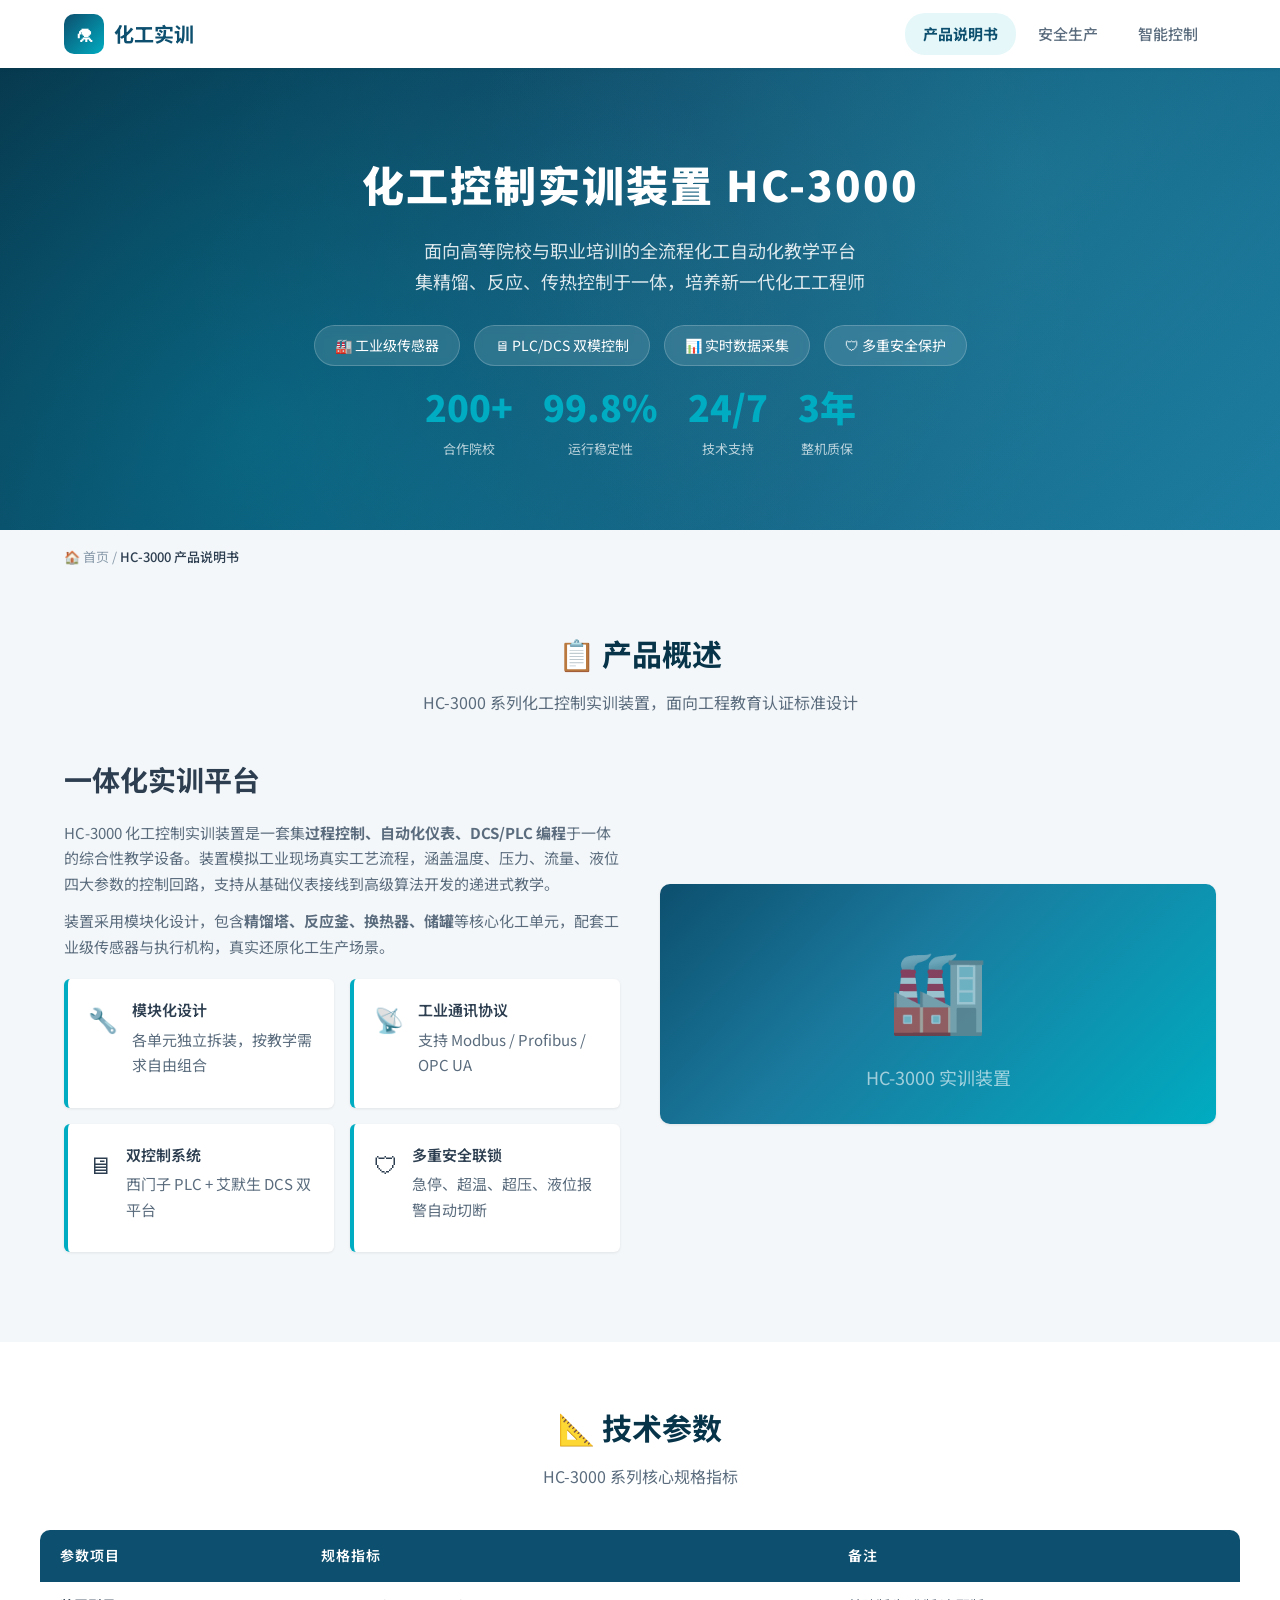
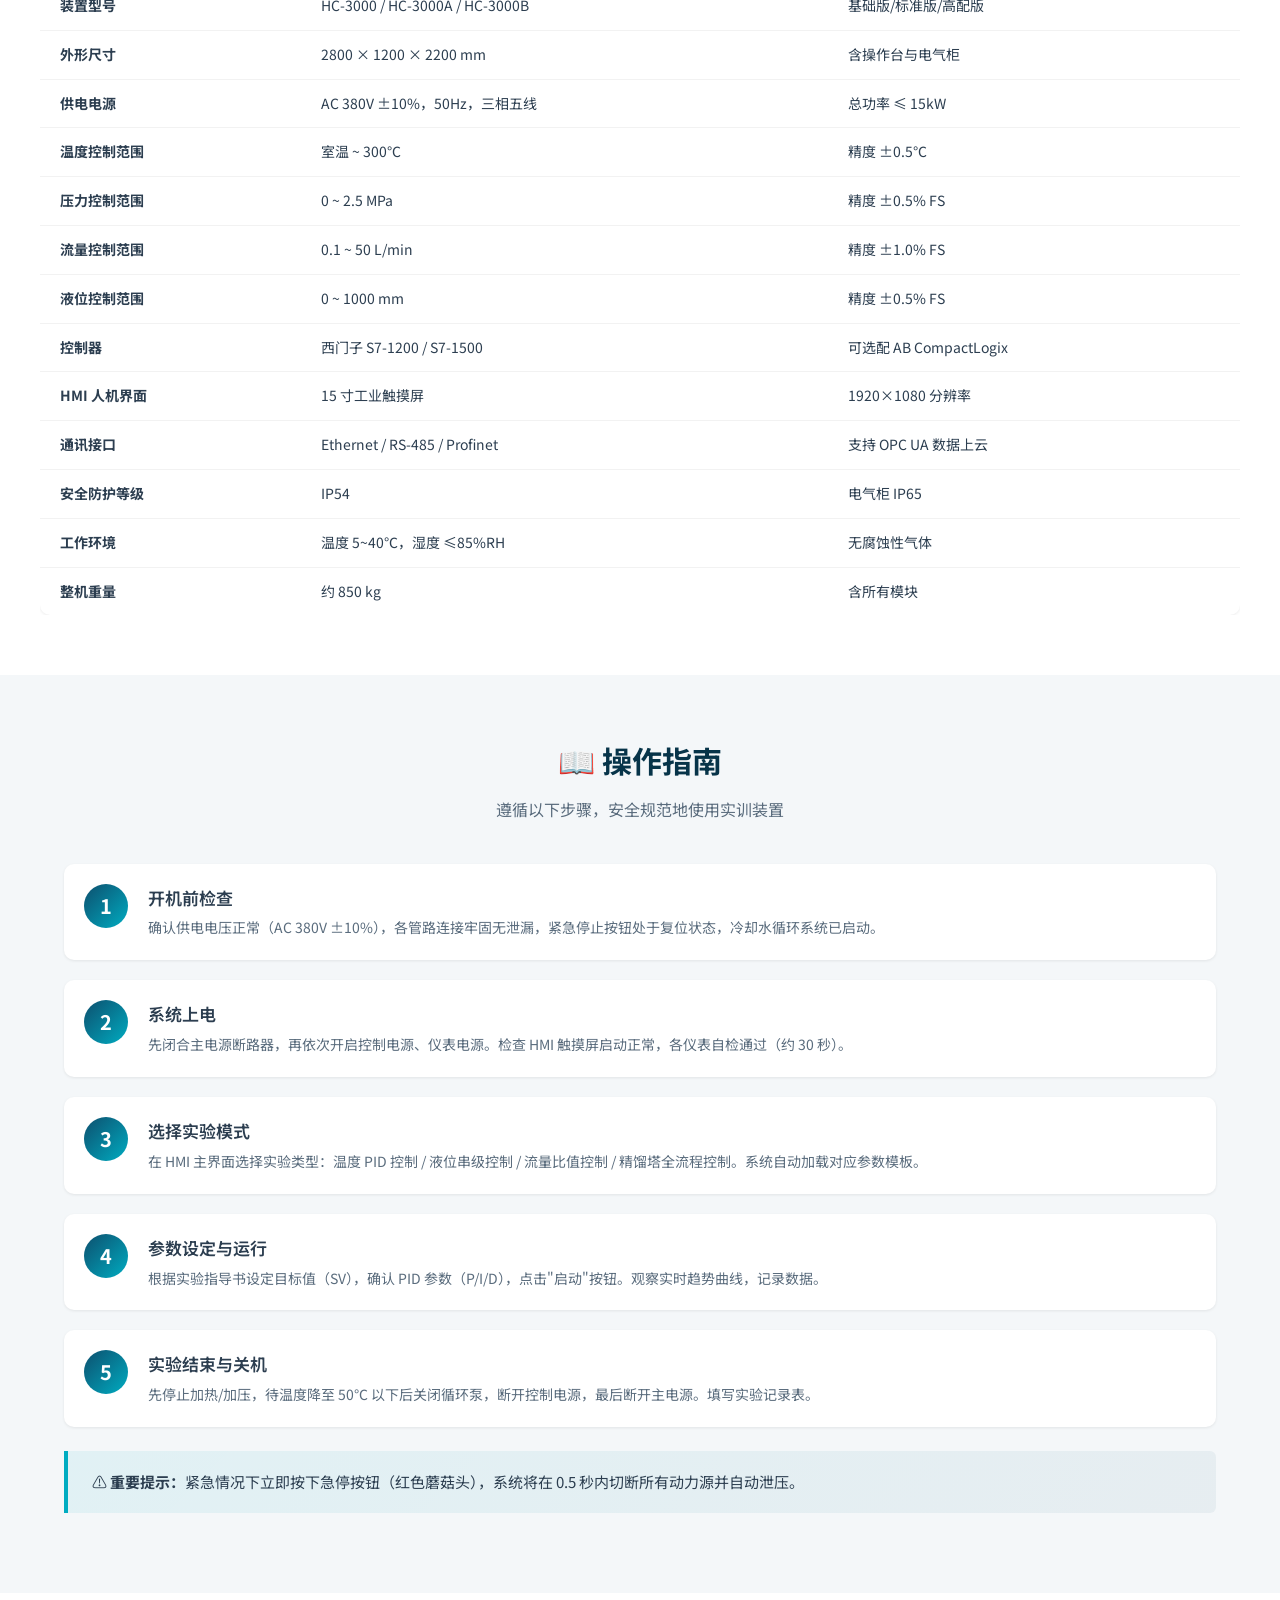
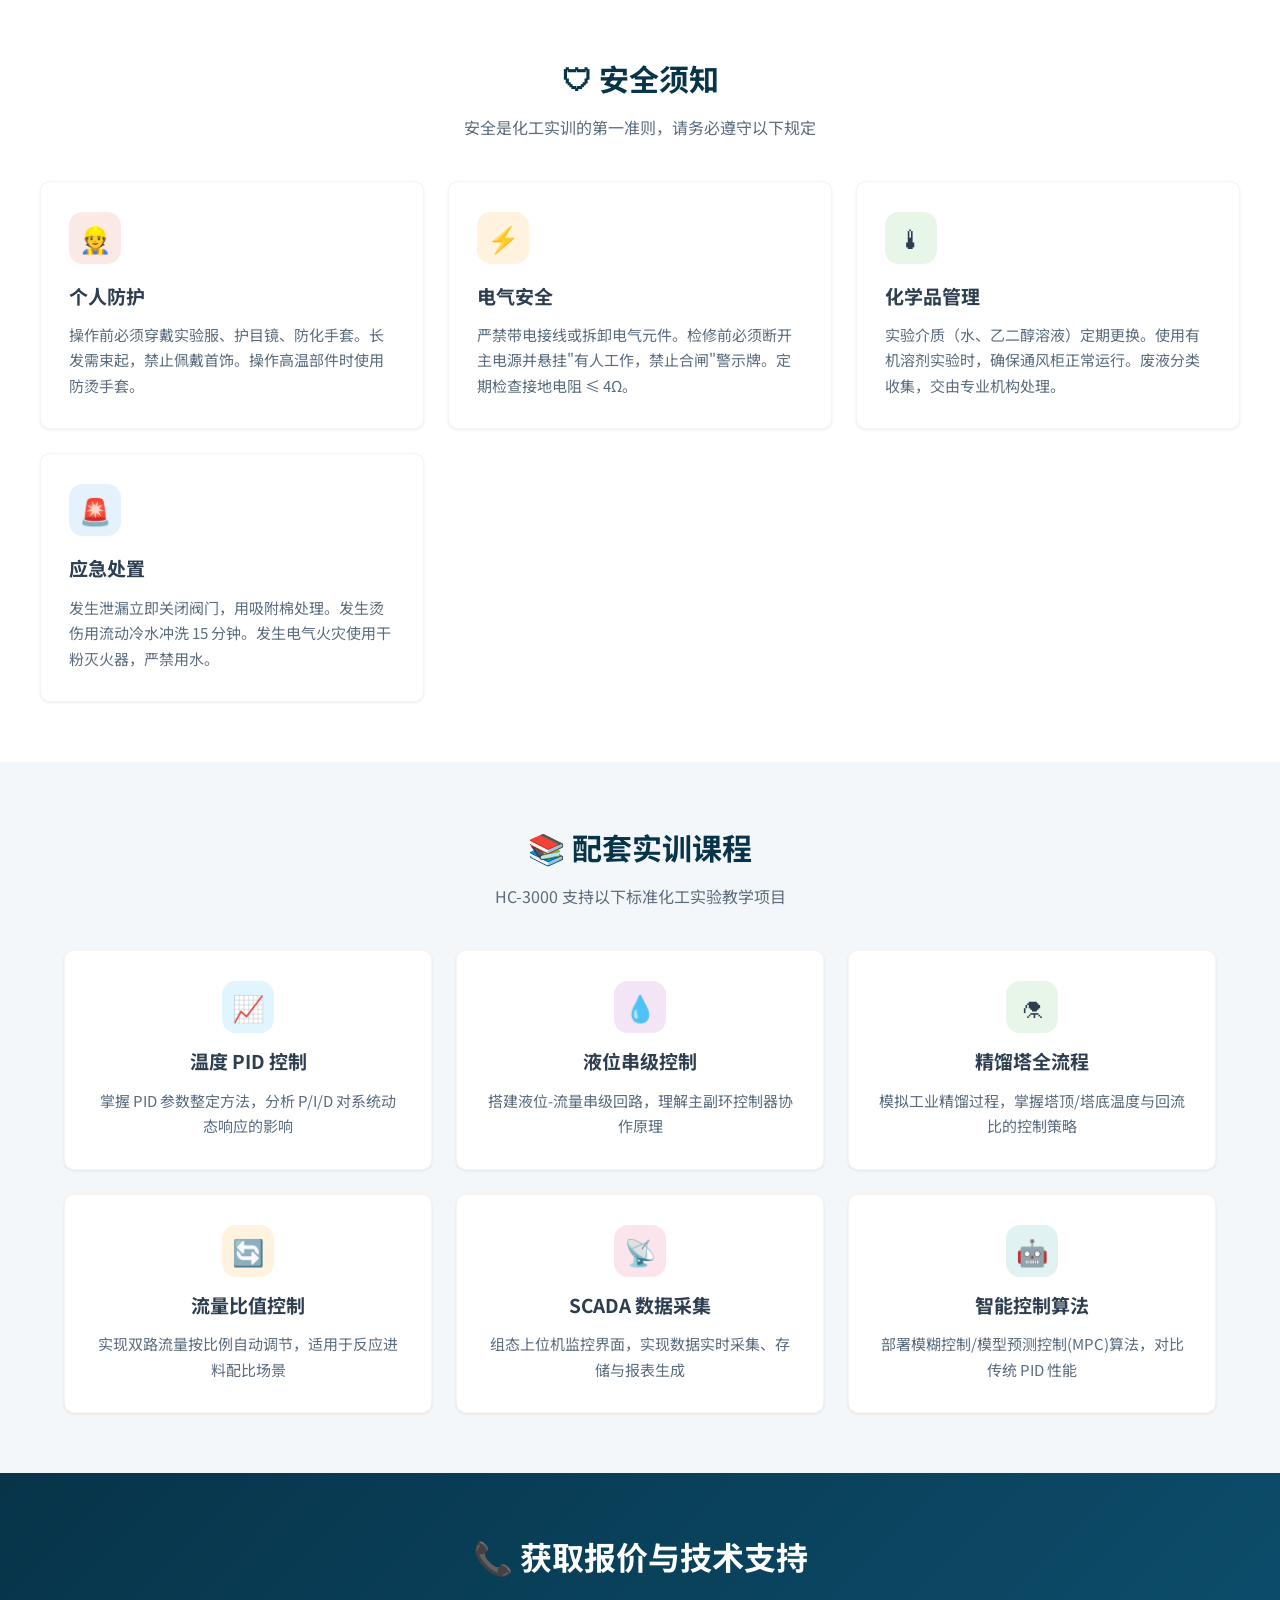
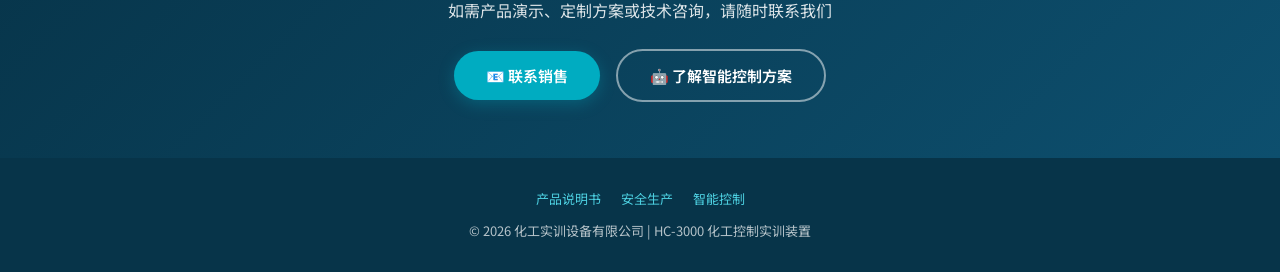
==== index.html @ fe187cfd "feat: 化工实训装置多页面网站 — 高级目标 - 3个可互相跳转页面：产品说明书、安全生产、智能控制 - 统一顶部导航栏 + 页脚，响应式移动端适配 - 专业工业蓝配色方案 + 卡片布局 + 数据" ====
<!DOCTYPE html>
<html lang="zh-CN">
<head>
<meta charset="UTF-8">
<meta name="viewport" content="width=device-width, initial-scale=1.0">
<title>化工控制实训装置 HC-3000 — 产品说明书</title>
<link rel="stylesheet" href="css/style.css">
</head>
<body>

<!-- ═══════════ 导航栏 ═══════════ -->
<nav class="navbar">
  <div class="nav-inner">
    <a href="index.html" class="nav-logo">
      <span class="icon">⚗</span> 化工实训
    </a>
    <button class="nav-toggle" id="navToggle" aria-label="菜单">☰</button>
    <div class="nav-links" id="navLinks">
      <a href="index.html" class="active">产品说明书</a>
      <a href="safety.html">安全生产</a>
      <a href="automation.html">智能控制</a>
    </div>
  </div>
</nav>

<!-- ═══════════ 主视觉 ═══════════ -->
<header class="hero">
  <h1>化工控制实训装置 HC-3000</h1>
  <p>面向高等院校与职业培训的全流程化工自动化教学平台<br>集精馏、反应、传热控制于一体，培养新一代化工工程师</p>
  <div class="badge-row">
    <span class="badge">🏭 工业级传感器</span>
    <span class="badge">🖥 PLC/DCS 双模控制</span>
    <span class="badge">📊 实时数据采集</span>
    <span class="badge">🛡 多重安全保护</span>
  </div>
  <div class="stats-row">
    <div class="stat-item">
      <div class="stat-num">200+</div>
      <div class="stat-label">合作院校</div>
    </div>
    <div class="stat-item">
      <div class="stat-num">99.8%</div>
      <div class="stat-label">运行稳定性</div>
    </div>
    <div class="stat-item">
      <div class="stat-num">24/7</div>
      <div class="stat-label">技术支持</div>
    </div>
    <div class="stat-item">
      <div class="stat-num">3年</div>
      <div class="stat-label">整机质保</div>
    </div>
  </div>
</header>

<!-- ═══════════ 面包屑 ═══════════ -->
<div class="breadcrumb">
  🏠 <a href="index.html">首页</a> / <span>HC-3000 产品说明书</span>
</div>

<!-- ═══════════ 产品概述 ═══════════ -->
<section class="section">
  <h2 class="section-title">📋 产品概述</h2>
  <p class="section-subtitle">HC-3000 系列化工控制实训装置，面向工程教育认证标准设计</p>

  <div class="device-showcase">
    <div class="device-info">
      <h2>一体化实训平台</h2>
      <p>HC-3000 化工控制实训装置是一套集<strong>过程控制、自动化仪表、DCS/PLC 编程</strong>于一体的综合性教学设备。装置模拟工业现场真实工艺流程，涵盖温度、压力、流量、液位四大参数的控制回路，支持从基础仪表接线到高级算法开发的递进式教学。</p>
      <p>装置采用模块化设计，包含<strong>精馏塔、反应釜、换热器、储罐</strong>等核心化工单元，配套工业级传感器与执行机构，真实还原化工生产场景。</p>
      <div class="feature-list" style="margin-top:20px;">
        <div class="feature-item">
          <span class="fi-icon">🔧</span>
          <div><h4>模块化设计</h4><p>各单元独立拆装，按教学需求自由组合</p></div>
        </div>
        <div class="feature-item">
          <span class="fi-icon">📡</span>
          <div><h4>工业通讯协议</h4><p>支持 Modbus / Profibus / OPC UA</p></div>
        </div>
        <div class="feature-item">
          <span class="fi-icon">🖥</span>
          <div><h4>双控制系统</h4><p>西门子 PLC + 艾默生 DCS 双平台</p></div>
        </div>
        <div class="feature-item">
          <span class="fi-icon">🛡</span>
          <div><h4>多重安全联锁</h4><p>急停、超温、超压、液位报警自动切断</p></div>
        </div>
      </div>
    </div>
    <aside class="aside-img">
      <div class="img-placeholder chem-reactor">
        <div style="text-align:center;">
          <div style="font-size:80px;">🏭</div>
          <div style="font-size:18px;margin-top:10px;">HC-3000 实训装置</div>
        </div>
      </div>
    </aside>
  </div>
</section>

<!-- ═══════════ 技术参数 ═══════════ -->
<section class="section" style="background:var(--white);max-width:100%;">
  <div style="max-width:var(--max-width);margin:0 auto;">
    <h2 class="section-title">📐 技术参数</h2>
    <p class="section-subtitle">HC-3000 系列核心规格指标</p>

    <div style="overflow-x:auto;">
    <table class="spec-table">
      <thead>
        <tr>
          <th>参数项目</th>
          <th>规格指标</th>
          <th>备注</th>
        </tr>
      </thead>
      <tbody>
        <tr><td><strong>装置型号</strong></td><td>HC-3000 / HC-3000A / HC-3000B</td><td>基础版/标准版/高配版</td></tr>
        <tr><td><strong>外形尺寸</strong></td><td>2800 × 1200 × 2200 mm</td><td>含操作台与电气柜</td></tr>
        <tr><td><strong>供电电源</strong></td><td>AC 380V ±10%，50Hz，三相五线</td><td>总功率 ≤ 15kW</td></tr>
        <tr><td><strong>温度控制范围</strong></td><td>室温 ~ 300℃</td><td>精度 ±0.5℃</td></tr>
        <tr><td><strong>压力控制范围</strong></td><td>0 ~ 2.5 MPa</td><td>精度 ±0.5% FS</td></tr>
        <tr><td><strong>流量控制范围</strong></td><td>0.1 ~ 50 L/min</td><td>精度 ±1.0% FS</td></tr>
        <tr><td><strong>液位控制范围</strong></td><td>0 ~ 1000 mm</td><td>精度 ±0.5% FS</td></tr>
        <tr><td><strong>控制器</strong></td><td>西门子 S7-1200 / S7-1500</td><td>可选配 AB CompactLogix</td></tr>
        <tr><td><strong>HMI 人机界面</strong></td><td>15 寸工业触摸屏</td><td>1920×1080 分辨率</td></tr>
        <tr><td><strong>通讯接口</strong></td><td>Ethernet / RS-485 / Profinet</td><td>支持 OPC UA 数据上云</td></tr>
        <tr><td><strong>安全防护等级</strong></td><td>IP54</td><td>电气柜 IP65</td></tr>
        <tr><td><strong>工作环境</strong></td><td>温度 5~40℃，湿度 ≤85%RH</td><td>无腐蚀性气体</td></tr>
        <tr><td><strong>整机重量</strong></td><td>约 850 kg</td><td>含所有模块</td></tr>
      </tbody>
    </table>
    </div>
  </div>
</section>

<!-- ═══════════ 操作指南 ═══════════ -->
<section class="section">
  <h2 class="section-title">📖 操作指南</h2>
  <p class="section-subtitle">遵循以下步骤，安全规范地使用实训装置</p>

  <div class="steps">
    <div class="step">
      <div class="step-num">1</div>
      <div>
        <h4>开机前检查</h4>
        <p>确认供电电压正常（AC 380V ±10%），各管路连接牢固无泄漏，紧急停止按钮处于复位状态，冷却水循环系统已启动。</p>
      </div>
    </div>
    <div class="step">
      <div class="step-num">2</div>
      <div>
        <h4>系统上电</h4>
        <p>先闭合主电源断路器，再依次开启控制电源、仪表电源。检查 HMI 触摸屏启动正常，各仪表自检通过（约 30 秒）。</p>
      </div>
    </div>
    <div class="step">
      <div class="step-num">3</div>
      <div>
        <h4>选择实验模式</h4>
        <p>在 HMI 主界面选择实验类型：温度 PID 控制 / 液位串级控制 / 流量比值控制 / 精馏塔全流程控制。系统自动加载对应参数模板。</p>
      </div>
    </div>
    <div class="step">
      <div class="step-num">4</div>
      <div>
        <h4>参数设定与运行</h4>
        <p>根据实验指导书设定目标值（SV），确认 PID 参数（P/I/D），点击"启动"按钮。观察实时趋势曲线，记录数据。</p>
      </div>
    </div>
    <div class="step">
      <div class="step-num">5</div>
      <div>
        <h4>实验结束与关机</h4>
        <p>先停止加热/加压，待温度降至 50℃ 以下后关闭循环泵，断开控制电源，最后断开主电源。填写实验记录表。</p>
      </div>
    </div>
  </div>

  <div class="highlight-banner" style="margin-top:24px;">
    ⚠ <strong>重要提示：</strong>紧急情况下立即按下急停按钮（红色蘑菇头），系统将在 0.5 秒内切断所有动力源并自动泄压。
  </div>
</section>

<!-- ═══════════ 安全须知 ═══════════ -->
<section class="section" style="background:var(--white);max-width:100%;">
  <div style="max-width:var(--max-width);margin:0 auto;">
    <h2 class="section-title">🛡 安全须知</h2>
    <p class="section-subtitle">安全是化工实训的第一准则，请务必遵守以下规定</p>

    <div class="card-grid">
      <div class="card">
        <div class="card-icon" style="background:#fbe9e7;">👷</div>
        <h3>个人防护</h3>
        <p>操作前必须穿戴实验服、护目镜、防化手套。长发需束起，禁止佩戴首饰。操作高温部件时使用防烫手套。</p>
      </div>
      <div class="card">
        <div class="card-icon" style="background:#fff3e0;">⚡</div>
        <h3>电气安全</h3>
        <p>严禁带电接线或拆卸电气元件。检修前必须断开主电源并悬挂"有人工作，禁止合闸"警示牌。定期检查接地电阻 ≤ 4Ω。</p>
      </div>
      <div class="card">
        <div class="card-icon" style="background:#e8f5e9;">🌡</div>
        <h3>化学品管理</h3>
        <p>实验介质（水、乙二醇溶液）定期更换。使用有机溶剂实验时，确保通风柜正常运行。废液分类收集，交由专业机构处理。</p>
      </div>
      <div class="card">
        <div class="card-icon" style="background:#e3f2fd;">🚨</div>
        <h3>应急处置</h3>
        <p>发生泄漏立即关闭阀门，用吸附棉处理。发生烫伤用流动冷水冲洗 15 分钟。发生电气火灾使用干粉灭火器，严禁用水。</p>
      </div>
    </div>
  </div>
</section>

<!-- ═══════════ 配套课程 ═══════════ -->
<section class="section">
  <h2 class="section-title">📚 配套实训课程</h2>
  <p class="section-subtitle">HC-3000 支持以下标准化工实验教学项目</p>

  <div class="grid-3">
    <div class="card" style="text-align:center;">
      <div class="card-icon" style="background:#e1f5fe;margin:0 auto 12px;">📈</div>
      <h3>温度 PID 控制</h3>
      <p>掌握 PID 参数整定方法，分析 P/I/D 对系统动态响应的影响</p>
    </div>
    <div class="card" style="text-align:center;">
      <div class="card-icon" style="background:#f3e5f5;margin:0 auto 12px;">💧</div>
      <h3>液位串级控制</h3>
      <p>搭建液位-流量串级回路，理解主副环控制器协作原理</p>
    </div>
    <div class="card" style="text-align:center;">
      <div class="card-icon" style="background:#e8f5e9;margin:0 auto 12px;">⚗</div>
      <h3>精馏塔全流程</h3>
      <p>模拟工业精馏过程，掌握塔顶/塔底温度与回流比的控制策略</p>
    </div>
    <div class="card" style="text-align:center;">
      <div class="card-icon" style="background:#fff3e0;margin:0 auto 12px;">🔄</div>
      <h3>流量比值控制</h3>
      <p>实现双路流量按比例自动调节，适用于反应进料配比场景</p>
    </div>
    <div class="card" style="text-align:center;">
      <div class="card-icon" style="background:#fce4ec;margin:0 auto 12px;">📡</div>
      <h3>SCADA 数据采集</h3>
      <p>组态上位机监控界面，实现数据实时采集、存储与报表生成</p>
    </div>
    <div class="card" style="text-align:center;">
      <div class="card-icon" style="background:#e0f2f1;margin:0 auto 12px;">🤖</div>
      <h3>智能控制算法</h3>
      <p>部署模糊控制/模型预测控制(MPC)算法，对比传统 PID 性能</p>
    </div>
  </div>
</section>

<!-- ═══════════ CTA ═══════════ -->
<section class="cta">
  <h2>📞 获取报价与技术支持</h2>
  <p>如需产品演示、定制方案或技术咨询，请随时联系我们</p>
  <a href="mailto:sales@chemcontrol.com" class="btn btn-primary" style="margin-right:12px;">📧 联系销售</a>
  <a href="automation.html" class="btn btn-outline">🤖 了解智能控制方案</a>
</section>

<!-- ═══════════ 页脚 ═══════════ -->
<footer class="footer">
  <div class="footer-links">
    <a href="index.html">产品说明书</a>
    <a href="safety.html">安全生产</a>
    <a href="automation.html">智能控制</a>
  </div>
  <p>© 2026 化工实训设备有限公司 | HC-3000 化工控制实训装置</p>
</footer>

<button class="back-top" id="backTop" title="回到顶部">⬆</button>

<script src="js/main.js"></script>
</body>
</html>
---- css/style.css ----
/* ═══════════════════════════════════════════════
   化工实训装置网站 — 统一样式表
   ═══════════════════════════════════════════════ */

@import url('https://fonts.googleapis.com/css2?family=Noto+Sans+SC:wght@300;400;500;700;900&display=swap');

/* ── CSS Variables ── */
:root {
  --primary: #0d4f6e;
  --primary-dark: #073449;
  --primary-light: #1a7a9e;
  --accent: #00acc1;
  --accent-light: #4dd0e1;
  --bg: #f4f7f9;
  --bg-dark: #e8edf2;
  --white: #ffffff;
  --text: #2c3e50;
  --text-light: #5a6c7d;
  --text-muted: #8899aa;
  --danger: #d84315;
  --warning: #ef6c00;
  --success: #2e7d32;
  --info: #0277bd;
  --shadow-sm: 0 1px 3px rgba(0,0,0,0.08);
  --shadow: 0 4px 20px rgba(0,0,0,0.10);
  --shadow-lg: 0 8px 40px rgba(0,0,0,0.14);
  --radius: 10px;
  --radius-sm: 6px;
  --nav-height: 68px;
  --max-width: 1200px;
  --transition: 0.25s cubic-bezier(0.4, 0, 0.2, 1);
}

/* ── Reset ── */
*, *::before, *::after { box-sizing: border-box; margin: 0; padding: 0; }

html { scroll-behavior: smooth; scroll-padding-top: var(--nav-height); }

body {
  font-family: 'Noto Sans SC', -apple-system, BlinkMacSystemFont, 'Segoe UI', sans-serif;
  color: var(--text);
  background: var(--bg);
  line-height: 1.7;
  -webkit-font-smoothing: antialiased;
}

a { color: var(--primary); text-decoration: none; transition: var(--transition); }
a:hover { color: var(--accent); }

img { max-width: 100%; height: auto; display: block; }

ul { list-style: none; }

/* ── Top Navigation Bar ── */
.navbar {
  position: sticky; top: 0; z-index: 1000;
  background: rgba(255,255,255,0.96);
  backdrop-filter: blur(10px);
  box-shadow: 0 1px 4px rgba(0,0,0,0.06);
  height: var(--nav-height);
  display: flex; align-items: center;
}
.nav-inner {
  width: 100%; max-width: var(--max-width);
  margin: 0 auto; padding: 0 24px;
  display: flex; align-items: center; justify-content: space-between;
}
.nav-logo {
  display: flex; align-items: center; gap: 10px;
  font-size: 20px; font-weight: 700;
  color: var(--primary);
}
.nav-logo .icon {
  width: 40px; height: 40px;
  background: linear-gradient(135deg, var(--primary), var(--accent));
  border-radius: 10px;
  display: flex; align-items: center; justify-content: center;
  color: #fff; font-size: 20px;
}
.nav-links { display: flex; gap: 4px; }
.nav-links a {
  padding: 8px 18px; border-radius: 20px;
  font-size: 15px; font-weight: 500;
  color: var(--text-light);
  transition: var(--transition);
}
.nav-links a:hover,
.nav-links a.active {
  background: rgba(0,172,193,0.1);
  color: var(--primary);
}
.nav-links a.active { font-weight: 700; }

/* Mobile menu toggle */
.nav-toggle {
  display: none; background: none; border: none;
  font-size: 26px; cursor: pointer; color: var(--text);
  padding: 4px 8px;
}

/* ── Hero Section ── */
.hero {
  background: linear-gradient(135deg, #073449 0%, #0d4f6e 40%, #1a7a9e 100%);
  color: #fff; padding: 80px 24px 70px;
  text-align: center; position: relative; overflow: hidden;
}
.hero::before {
  content: ''; position: absolute; inset: 0;
  background:
    radial-gradient(circle at 20% 80%, rgba(0,172,193,0.25) 0%, transparent 50%),
    radial-gradient(circle at 80% 20%, rgba(77,208,225,0.15) 0%, transparent 50%),
    radial-gradient(circle at 50% 50%, rgba(255,255,255,0.03) 0%, transparent 70%);
}
.hero * { position: relative; z-index: 1; }
.hero h1 { font-size: 42px; font-weight: 900; margin-bottom: 16px; letter-spacing: 2px; }
.hero p { font-size: 18px; opacity: 0.85; max-width: 700px; margin: 0 auto 28px; }
.hero .badge-row { display: flex; gap: 14px; justify-content: center; flex-wrap: wrap; }
.hero .badge {
  background: rgba(255,255,255,0.12);
  border: 1px solid rgba(255,255,255,0.2);
  padding: 8px 20px; border-radius: 24px;
  font-size: 14px; backdrop-filter: blur(4px);
}

/* ── Sections ── */
.section {
  max-width: var(--max-width);
  margin: 0 auto; padding: 60px 24px;
}
.section-sm { padding: 40px 24px; }
.section-title {
  font-size: 30px; font-weight: 700; color: var(--primary-dark);
  margin-bottom: 10px; text-align: center;
}
.section-subtitle {
  font-size: 16px; color: var(--text-light); text-align: center;
  margin-bottom: 40px; max-width: 600px; margin-left: auto; margin-right: auto;
}

/* ── Cards ── */
.card-grid {
  display: grid;
  grid-template-columns: repeat(auto-fit, minmax(300px, 1fr));
  gap: 24px;
}
.card {
  background: var(--white); border-radius: var(--radius);
  padding: 30px 28px;
  box-shadow: var(--shadow-sm); transition: var(--transition);
  border: 1px solid rgba(0,0,0,0.04);
}
.card:hover { box-shadow: var(--shadow); transform: translateY(-2px); }
.card .card-icon {
  width: 52px; height: 52px; border-radius: 14px;
  display: flex; align-items: center; justify-content: center;
  font-size: 26px; margin-bottom: 16px;
}
.card h3 { font-size: 19px; font-weight: 700; margin-bottom: 10px; color: var(--text); }
.card p { font-size: 15px; color: var(--text-light); line-height: 1.7; }

/* ── Spec Table ── */
.spec-table {
  width: 100%; border-collapse: collapse;
  background: var(--white); border-radius: var(--radius);
  overflow: hidden; box-shadow: var(--shadow-sm);
}
.spec-table thead { background: var(--primary); color: #fff; }
.spec-table th {
  padding: 14px 20px; text-align: left; font-weight: 600;
  font-size: 14px; letter-spacing: 1px;
}
.spec-table td {
  padding: 12px 20px; border-bottom: 1px solid rgba(0,0,0,0.05);
  font-size: 14px;
}
.spec-table tbody tr:hover { background: rgba(0,172,193,0.04); }
.spec-table tbody tr:last-child td { border-bottom: none; }

/* ── Feature List ── */
.feature-list { display: grid; grid-template-columns: repeat(auto-fit, minmax(250px, 1fr)); gap: 16px; }
.feature-item {
  display: flex; align-items: flex-start; gap: 14px;
  padding: 18px 20px; background: var(--white);
  border-radius: var(--radius-sm); box-shadow: var(--shadow-sm);
  border-left: 4px solid var(--accent);
}
.feature-item .fi-icon { font-size: 24px; flex-shrink: 0; margin-top: 2px; }
.feature-item h4 { font-size: 15px; font-weight: 600; margin-bottom: 4px; }
.feature-item p { font-size: 13px; color: var(--text-light); }

/* ── Steps / Timeline ── */
.steps { display: flex; flex-direction: column; gap: 20px; }
.step {
  display: flex; gap: 20px; align-items: flex-start;
  padding: 20px; background: var(--white); border-radius: var(--radius);
  box-shadow: var(--shadow-sm);
}
.step-num {
  width: 44px; height: 44px; min-width: 44px;
  border-radius: 50%; background: linear-gradient(135deg, var(--primary), var(--accent));
  color: #fff; display: flex; align-items: center; justify-content: center;
  font-size: 20px; font-weight: 700;
}
.step h4 { font-size: 17px; font-weight: 600; margin-bottom: 4px; }
.step p { font-size: 14px; color: var(--text-light); }

/* ── Safety Highlight Box ── */
.alert-box {
  border-radius: var(--radius); padding: 22px 26px;
  display: flex; gap: 14px; align-items: flex-start;
  font-size: 14px;
}
.alert-box.warning {
  background: #fff3e0; border: 1px solid #ffcc80;
  color: var(--warning);
}
.alert-box.danger {
  background: #fbe9e7; border: 1px solid #ffab91;
  color: var(--danger);
}
.alert-box.info {
  background: #e1f5fe; border: 1px solid #81d4fa;
  color: var(--info);
}
.alert-box .alert-icon { font-size: 22px; flex-shrink: 0; }

/* ── Image Placeholder (CSS Gradient) ── */
.img-placeholder {
  width: 100%; border-radius: var(--radius);
  display: flex; align-items: center; justify-content: center;
  min-height: 240px; font-size: 50px;
  color: rgba(255,255,255,0.6);
  box-shadow: var(--shadow-sm);
}
.img-placeholder.chem-reactor {
  background: linear-gradient(135deg, #0d4f6e 0%, #1a7a9e 40%, #00acc1 100%);
}
.img-placeholder.safety {
  background: linear-gradient(135deg, #bf360c 0%, #d84315 50%, #ef6c00 100%);
}
.img-placeholder.tech {
  background: linear-gradient(135deg, #1a237e 0%, #283593 40%, #3f51b5 100%);
}
.img-placeholder.lab {
  background: linear-gradient(135deg, #004d40 0%, #00695c 50%, #00897b 100%);
}

/* ── CTA Section ── */
.cta {
  background: linear-gradient(135deg, var(--primary-dark), var(--primary));
  color: #fff; text-align: center; padding: 56px 24px;
  border-radius: 0; margin: 0;
}
.cta h2 { font-size: 32px; font-weight: 700; margin-bottom: 14px; }
.cta p { font-size: 16px; opacity: 0.85; margin-bottom: 24px; }
.btn {
  display: inline-block; padding: 12px 32px;
  border-radius: 28px; font-size: 15px; font-weight: 600;
  cursor: pointer; border: none; transition: var(--transition);
  text-decoration: none;
}
.btn-primary {
  background: var(--accent); color: #fff;
  box-shadow: 0 4px 16px rgba(0,172,193,0.3);
}
.btn-primary:hover { background: #0097a7; color: #fff; transform: translateY(-1px); }
.btn-outline {
  background: transparent; color: #fff;
  border: 2px solid rgba(255,255,255,0.5);
}
.btn-outline:hover { background: rgba(255,255,255,0.1); color: #fff; }
.btn-sm { padding: 8px 20px; font-size: 13px; }

/* ── Footer ── */
.footer {
  background: var(--primary-dark); color: rgba(255,255,255,0.7);
  text-align: center; padding: 30px 24px; font-size: 13px;
}
.footer a { color: var(--accent-light); }
.footer a:hover { color: #fff; }
.footer .footer-links {
  display: flex; gap: 20px; justify-content: center;
  margin-bottom: 10px; flex-wrap: wrap;
}

/* ── Breadcrumb ── */
.breadcrumb {
  max-width: var(--max-width); margin: 0 auto;
  padding: 16px 24px 0; font-size: 13px; color: var(--text-muted);
}
.breadcrumb a { color: var(--text-muted); }
.breadcrumb a:hover { color: var(--primary); }
.breadcrumb span { color: var(--text); font-weight: 500; }

/* ── Grid Layouts ── */
.grid-2 {
  display: grid; grid-template-columns: 1fr 1fr;
  gap: 40px; align-items: center;
}
.grid-3 {
  display: grid; grid-template-columns: repeat(3, 1fr);
  gap: 24px;
}
.aside-img { display: flex; align-items: center; justify-content: center; }

/* ── Stats Row ── */
.stats-row {
  display: flex; gap: 30px; justify-content: center;
  flex-wrap: wrap; margin-top: 10px;
}
.stat-item { text-align: center; }
.stat-num { font-size: 36px; font-weight: 900; color: var(--accent); }
.stat-label { font-size: 13px; color: rgba(255,255,255,0.7); }

/* ── Page Header (inner page) ── */
.page-header {
  background: linear-gradient(135deg, #073449 0%, #0d4f6e 100%);
  color: #fff; padding: 50px 24px;
  text-align: center; position: relative; overflow: hidden;
}
.page-header::before {
  content: ''; position: absolute; inset: 0;
  background: radial-gradient(circle at 30% 70%, rgba(0,172,193,0.2) 0%, transparent 50%);
}
.page-header * { position: relative; }
.page-header h1 { font-size: 36px; font-weight: 900; letter-spacing: 1px; }
.page-header p { font-size: 16px; opacity: 0.8; margin-top: 8px; }

/* ── Back to Top ── */
.back-top {
  position: fixed; bottom: 24px; right: 24px;
  width: 44px; height: 44px; border-radius: 50%;
  background: var(--primary); color: #fff;
  border: none; cursor: pointer; font-size: 20px;
  box-shadow: var(--shadow); z-index: 99;
  transition: var(--transition); opacity: 0; pointer-events: none;
}
.back-top.visible { opacity: 1; pointer-events: auto; }
.back-top:hover { background: var(--accent); transform: translateY(-2px); }

/* ── Highlight Banner ── */
.highlight-banner {
  background: linear-gradient(135deg, rgba(0,172,193,0.08), rgba(13,79,110,0.06));
  border-left: 4px solid var(--accent);
  padding: 18px 24px; border-radius: 0 var(--radius-sm) var(--radius-sm) 0;
  margin: 20px 0; font-size: 15px;
}

/* ── Device Showcase ── */
.device-showcase {
  display: grid; grid-template-columns: 1fr 1fr;
  gap: 40px; align-items: center; margin: 30px 0;
}
.device-info h2 { font-size: 28px; font-weight: 700; margin-bottom: 16px; }
.device-info p { font-size: 15px; color: var(--text-light); margin-bottom: 12px; }

/* ── Responsive ── */
@media (max-width: 900px) {
  .grid-2, .device-showcase { grid-template-columns: 1fr; gap: 24px; }
  .grid-3 { grid-template-columns: 1fr 1fr; }
  .hero h1, .page-header h1 { font-size: 28px; }
  .hero p { font-size: 15px; }
  .section { padding: 40px 16px; }
  .section-title { font-size: 24px; }
  .card-grid { grid-template-columns: 1fr; }
  .stats-row { gap: 20px; }
  .stat-num { font-size: 28px; }
  .nav-links { display: none; }
  .nav-links.open {
    display: flex; flex-direction: column; position: absolute;
    top: var(--nav-height); left: 0; right: 0;
    background: var(--white); padding: 16px;
    box-shadow: var(--shadow); gap: 4px;
  }
  .nav-toggle { display: block; }
}

@media (max-width: 500px) {
  .grid-3 { grid-template-columns: 1fr; }
  .hero h1, .page-header h1 { font-size: 24px; }
  .spec-table { font-size: 12px; }
  .spec-table th, .spec-table td { padding: 10px 12px; }
}

/* ── Print ── */
@media print {
  .navbar, .footer, .back-top, .nav-toggle { display: none !important; }
  .hero, .page-header, .cta { background: none !important; color: #000 !important; }
  body { font-size: 12px; }
}
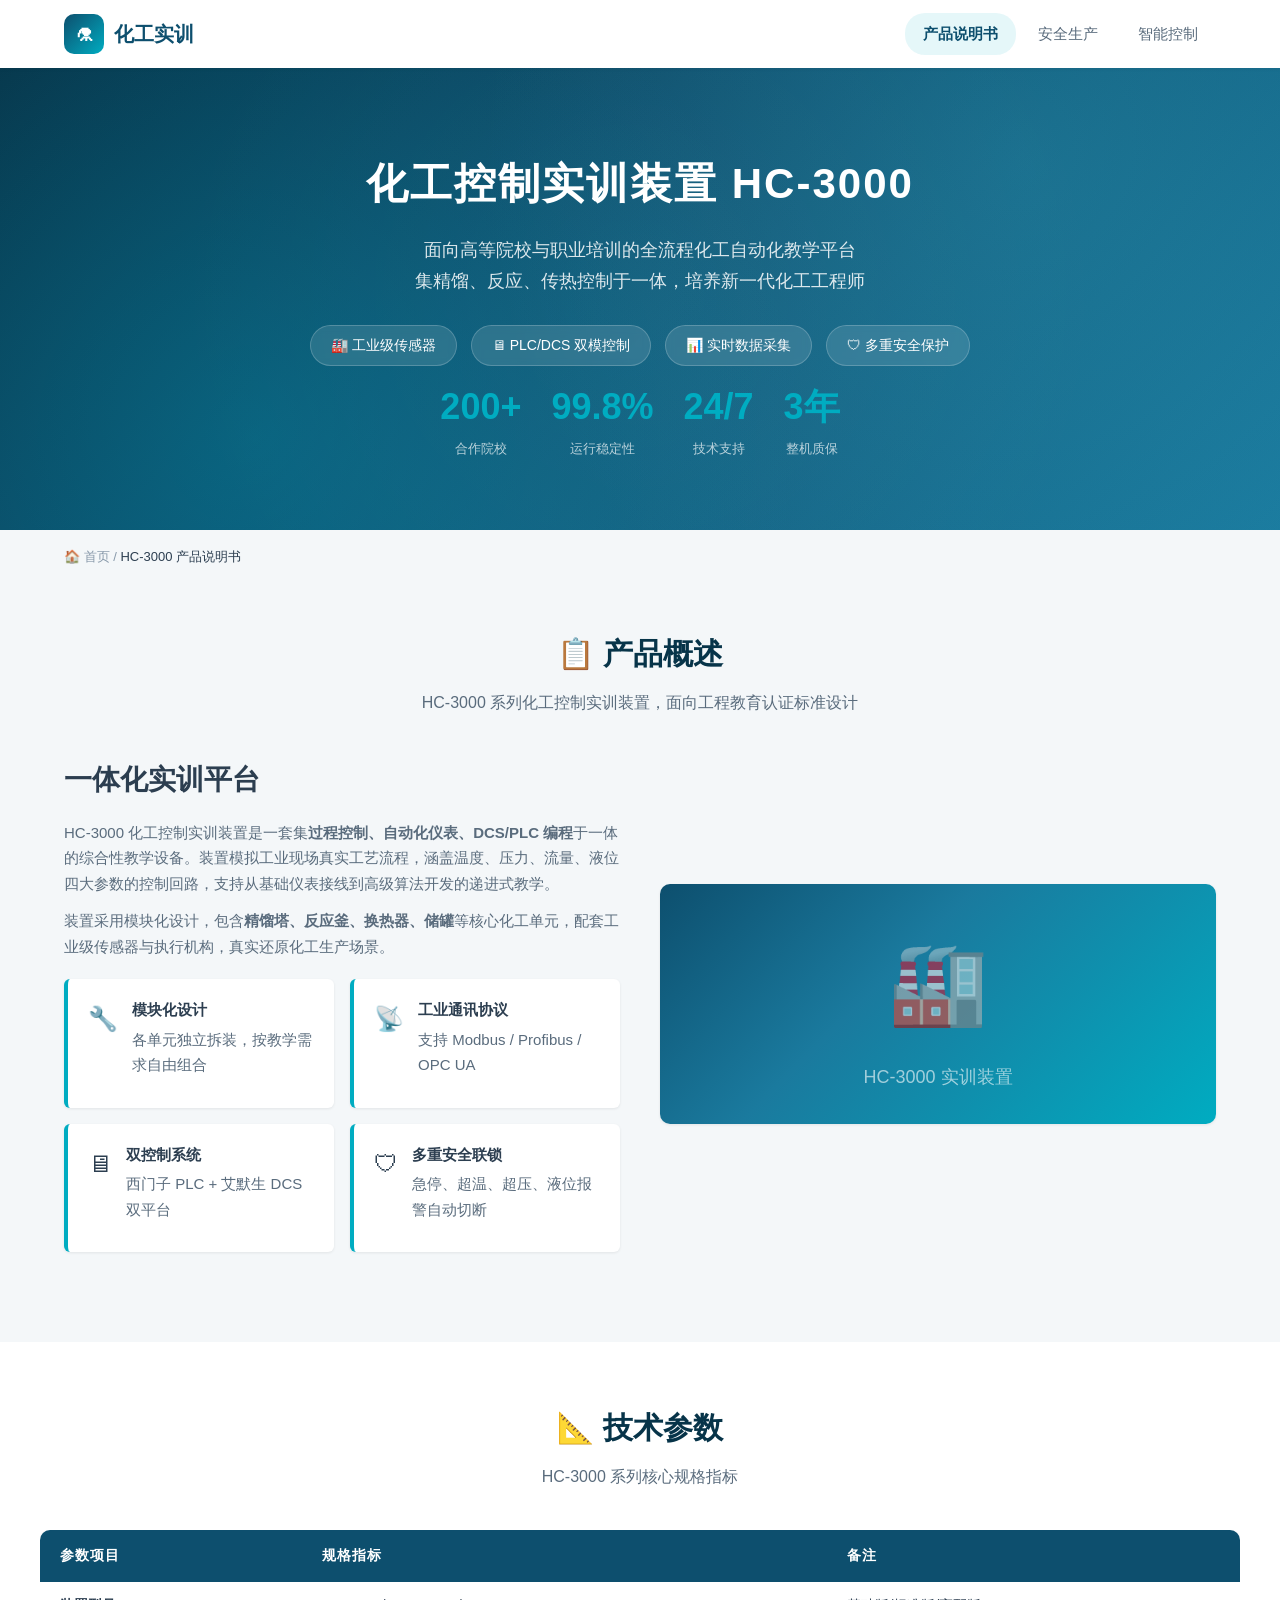
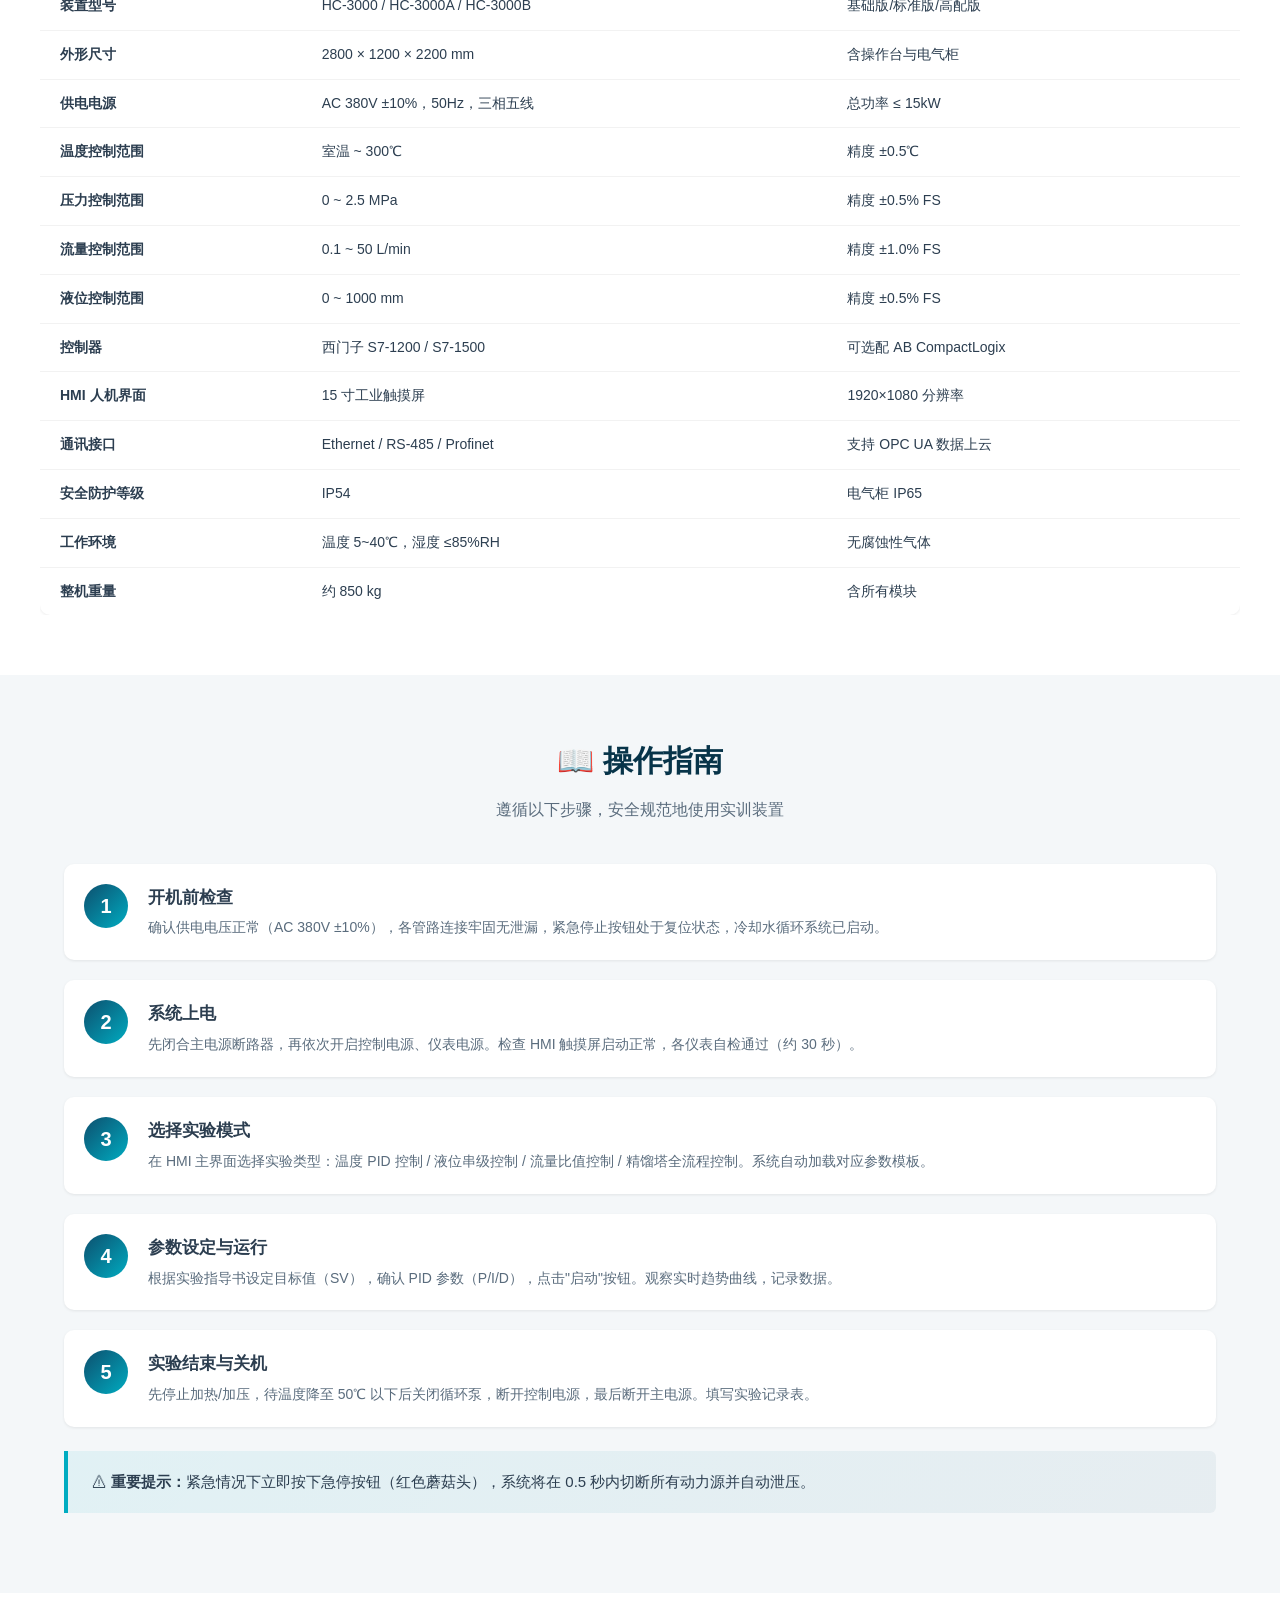
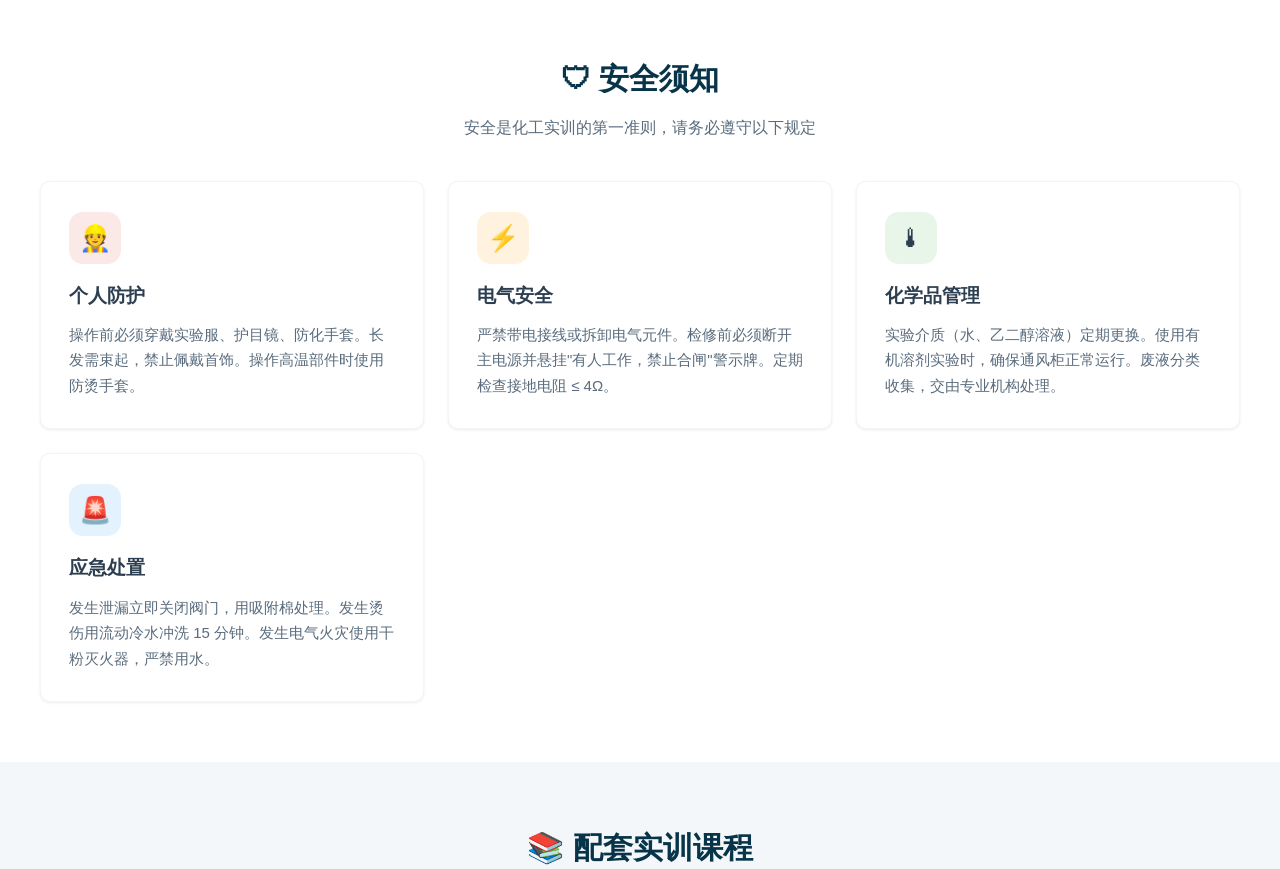
==== commit e01c5699: "refactor: 将三页化工实训网站归入 化工实训网站/ 文件夹，根目录自动跳转" ====
--- a/index.html
+++ b/index.html
@@ -3,274 +3,17 @@
 <head>
 <meta charset="UTF-8">
 <meta name="viewport" content="width=device-width, initial-scale=1.0">
-<title>化工控制实训装置 HC-3000 — 产品说明书</title>
-<link rel="stylesheet" href="css/style.css">
+<meta http-equiv="refresh" content="0;url=化工实训网站/">
+<title>化工实训装置 HC-3000</title>
+<style>
+  body { display:flex; justify-content:center; align-items:center; min-height:100vh; font-family:sans-serif; background:#0d4f6e; color:#fff; }
+  a { color:#4dd0e1; font-size:18px; }
+</style>
 </head>
 <body>
-
-<!-- ═══════════ 导航栏 ═══════════ -->
-<nav class="navbar">
-  <div class="nav-inner">
-    <a href="index.html" class="nav-logo">
-      <span class="icon">⚗</span> 化工实训
-    </a>
-    <button class="nav-toggle" id="navToggle" aria-label="菜单">☰</button>
-    <div class="nav-links" id="navLinks">
-      <a href="index.html" class="active">产品说明书</a>
-      <a href="safety.html">安全生产</a>
-      <a href="automation.html">智能控制</a>
-    </div>
+  <div style="text-align:center">
+    <p>页面跳转中…</p>
+    <a href="化工实训网站/">如果没有自动跳转，请点击这里</a>
   </div>
-</nav>
-
-<!-- ═══════════ 主视觉 ═══════════ -->
-<header class="hero">
-  <h1>化工控制实训装置 HC-3000</h1>
-  <p>面向高等院校与职业培训的全流程化工自动化教学平台<br>集精馏、反应、传热控制于一体，培养新一代化工工程师</p>
-  <div class="badge-row">
-    <span class="badge">🏭 工业级传感器</span>
-    <span class="badge">🖥 PLC/DCS 双模控制</span>
-    <span class="badge">📊 实时数据采集</span>
-    <span class="badge">🛡 多重安全保护</span>
-  </div>
-  <div class="stats-row">
-    <div class="stat-item">
-      <div class="stat-num">200+</div>
-      <div class="stat-label">合作院校</div>
-    </div>
-    <div class="stat-item">
-      <div class="stat-num">99.8%</div>
-      <div class="stat-label">运行稳定性</div>
-    </div>
-    <div class="stat-item">
-      <div class="stat-num">24/7</div>
-      <div class="stat-label">技术支持</div>
-    </div>
-    <div class="stat-item">
-      <div class="stat-num">3年</div>
-      <div class="stat-label">整机质保</div>
-    </div>
-  </div>
-</header>
-
-<!-- ═══════════ 面包屑 ═══════════ -->
-<div class="breadcrumb">
-  🏠 <a href="index.html">首页</a> / <span>HC-3000 产品说明书</span>
-</div>
-
-<!-- ═══════════ 产品概述 ═══════════ -->
-<section class="section">
-  <h2 class="section-title">📋 产品概述</h2>
-  <p class="section-subtitle">HC-3000 系列化工控制实训装置，面向工程教育认证标准设计</p>
-
-  <div class="device-showcase">
-    <div class="device-info">
-      <h2>一体化实训平台</h2>
-      <p>HC-3000 化工控制实训装置是一套集<strong>过程控制、自动化仪表、DCS/PLC 编程</strong>于一体的综合性教学设备。装置模拟工业现场真实工艺流程，涵盖温度、压力、流量、液位四大参数的控制回路，支持从基础仪表接线到高级算法开发的递进式教学。</p>
-      <p>装置采用模块化设计，包含<strong>精馏塔、反应釜、换热器、储罐</strong>等核心化工单元，配套工业级传感器与执行机构，真实还原化工生产场景。</p>
-      <div class="feature-list" style="margin-top:20px;">
-        <div class="feature-item">
-          <span class="fi-icon">🔧</span>
-          <div><h4>模块化设计</h4><p>各单元独立拆装，按教学需求自由组合</p></div>
-        </div>
-        <div class="feature-item">
-          <span class="fi-icon">📡</span>
-          <div><h4>工业通讯协议</h4><p>支持 Modbus / Profibus / OPC UA</p></div>
-        </div>
-        <div class="feature-item">
-          <span class="fi-icon">🖥</span>
-          <div><h4>双控制系统</h4><p>西门子 PLC + 艾默生 DCS 双平台</p></div>
-        </div>
-        <div class="feature-item">
-          <span class="fi-icon">🛡</span>
-          <div><h4>多重安全联锁</h4><p>急停、超温、超压、液位报警自动切断</p></div>
-        </div>
-      </div>
-    </div>
-    <aside class="aside-img">
-      <div class="img-placeholder chem-reactor">
-        <div style="text-align:center;">
-          <div style="font-size:80px;">🏭</div>
-          <div style="font-size:18px;margin-top:10px;">HC-3000 实训装置</div>
-        </div>
-      </div>
-    </aside>
-  </div>
-</section>
-
-<!-- ═══════════ 技术参数 ═══════════ -->
-<section class="section" style="background:var(--white);max-width:100%;">
-  <div style="max-width:var(--max-width);margin:0 auto;">
-    <h2 class="section-title">📐 技术参数</h2>
-    <p class="section-subtitle">HC-3000 系列核心规格指标</p>
-
-    <div style="overflow-x:auto;">
-    <table class="spec-table">
-      <thead>
-        <tr>
-          <th>参数项目</th>
-          <th>规格指标</th>
-          <th>备注</th>
-        </tr>
-      </thead>
-      <tbody>
-        <tr><td><strong>装置型号</strong></td><td>HC-3000 / HC-3000A / HC-3000B</td><td>基础版/标准版/高配版</td></tr>
-        <tr><td><strong>外形尺寸</strong></td><td>2800 × 1200 × 2200 mm</td><td>含操作台与电气柜</td></tr>
-        <tr><td><strong>供电电源</strong></td><td>AC 380V ±10%，50Hz，三相五线</td><td>总功率 ≤ 15kW</td></tr>
-        <tr><td><strong>温度控制范围</strong></td><td>室温 ~ 300℃</td><td>精度 ±0.5℃</td></tr>
-        <tr><td><strong>压力控制范围</strong></td><td>0 ~ 2.5 MPa</td><td>精度 ±0.5% FS</td></tr>
-        <tr><td><strong>流量控制范围</strong></td><td>0.1 ~ 50 L/min</td><td>精度 ±1.0% FS</td></tr>
-        <tr><td><strong>液位控制范围</strong></td><td>0 ~ 1000 mm</td><td>精度 ±0.5% FS</td></tr>
-        <tr><td><strong>控制器</strong></td><td>西门子 S7-1200 / S7-1500</td><td>可选配 AB CompactLogix</td></tr>
-        <tr><td><strong>HMI 人机界面</strong></td><td>15 寸工业触摸屏</td><td>1920×1080 分辨率</td></tr>
-        <tr><td><strong>通讯接口</strong></td><td>Ethernet / RS-485 / Profinet</td><td>支持 OPC UA 数据上云</td></tr>
-        <tr><td><strong>安全防护等级</strong></td><td>IP54</td><td>电气柜 IP65</td></tr>
-        <tr><td><strong>工作环境</strong></td><td>温度 5~40℃，湿度 ≤85%RH</td><td>无腐蚀性气体</td></tr>
-        <tr><td><strong>整机重量</strong></td><td>约 850 kg</td><td>含所有模块</td></tr>
-      </tbody>
-    </table>
-    </div>
-  </div>
-</section>
-
-<!-- ═══════════ 操作指南 ═══════════ -->
-<section class="section">
-  <h2 class="section-title">📖 操作指南</h2>
-  <p class="section-subtitle">遵循以下步骤，安全规范地使用实训装置</p>
-
-  <div class="steps">
-    <div class="step">
-      <div class="step-num">1</div>
-      <div>
-        <h4>开机前检查</h4>
-        <p>确认供电电压正常（AC 380V ±10%），各管路连接牢固无泄漏，紧急停止按钮处于复位状态，冷却水循环系统已启动。</p>
-      </div>
-    </div>
-    <div class="step">
-      <div class="step-num">2</div>
-      <div>
-        <h4>系统上电</h4>
-        <p>先闭合主电源断路器，再依次开启控制电源、仪表电源。检查 HMI 触摸屏启动正常，各仪表自检通过（约 30 秒）。</p>
-      </div>
-    </div>
-    <div class="step">
-      <div class="step-num">3</div>
-      <div>
-        <h4>选择实验模式</h4>
-        <p>在 HMI 主界面选择实验类型：温度 PID 控制 / 液位串级控制 / 流量比值控制 / 精馏塔全流程控制。系统自动加载对应参数模板。</p>
-      </div>
-    </div>
-    <div class="step">
-      <div class="step-num">4</div>
-      <div>
-        <h4>参数设定与运行</h4>
-        <p>根据实验指导书设定目标值（SV），确认 PID 参数（P/I/D），点击"启动"按钮。观察实时趋势曲线，记录数据。</p>
-      </div>
-    </div>
-    <div class="step">
-      <div class="step-num">5</div>
-      <div>
-        <h4>实验结束与关机</h4>
-        <p>先停止加热/加压，待温度降至 50℃ 以下后关闭循环泵，断开控制电源，最后断开主电源。填写实验记录表。</p>
-      </div>
-    </div>
-  </div>
-
-  <div class="highlight-banner" style="margin-top:24px;">
-    ⚠ <strong>重要提示：</strong>紧急情况下立即按下急停按钮（红色蘑菇头），系统将在 0.5 秒内切断所有动力源并自动泄压。
-  </div>
-</section>
-
-<!-- ═══════════ 安全须知 ═══════════ -->
-<section class="section" style="background:var(--white);max-width:100%;">
-  <div style="max-width:var(--max-width);margin:0 auto;">
-    <h2 class="section-title">🛡 安全须知</h2>
-    <p class="section-subtitle">安全是化工实训的第一准则，请务必遵守以下规定</p>
-
-    <div class="card-grid">
-      <div class="card">
-        <div class="card-icon" style="background:#fbe9e7;">👷</div>
-        <h3>个人防护</h3>
-        <p>操作前必须穿戴实验服、护目镜、防化手套。长发需束起，禁止佩戴首饰。操作高温部件时使用防烫手套。</p>
-      </div>
-      <div class="card">
-        <div class="card-icon" style="background:#fff3e0;">⚡</div>
-        <h3>电气安全</h3>
-        <p>严禁带电接线或拆卸电气元件。检修前必须断开主电源并悬挂"有人工作，禁止合闸"警示牌。定期检查接地电阻 ≤ 4Ω。</p>
-      </div>
-      <div class="card">
-        <div class="card-icon" style="background:#e8f5e9;">🌡</div>
-        <h3>化学品管理</h3>
-        <p>实验介质（水、乙二醇溶液）定期更换。使用有机溶剂实验时，确保通风柜正常运行。废液分类收集，交由专业机构处理。</p>
-      </div>
-      <div class="card">
-        <div class="card-icon" style="background:#e3f2fd;">🚨</div>
-        <h3>应急处置</h3>
-        <p>发生泄漏立即关闭阀门，用吸附棉处理。发生烫伤用流动冷水冲洗 15 分钟。发生电气火灾使用干粉灭火器，严禁用水。</p>
-      </div>
-    </div>
-  </div>
-</section>
-
-<!-- ═══════════ 配套课程 ═══════════ -->
-<section class="section">
-  <h2 class="section-title">📚 配套实训课程</h2>
-  <p class="section-subtitle">HC-3000 支持以下标准化工实验教学项目</p>
-
-  <div class="grid-3">
-    <div class="card" style="text-align:center;">
-      <div class="card-icon" style="background:#e1f5fe;margin:0 auto 12px;">📈</div>
-      <h3>温度 PID 控制</h3>
-      <p>掌握 PID 参数整定方法，分析 P/I/D 对系统动态响应的影响</p>
-    </div>
-    <div class="card" style="text-align:center;">
-      <div class="card-icon" style="background:#f3e5f5;margin:0 auto 12px;">💧</div>
-      <h3>液位串级控制</h3>
-      <p>搭建液位-流量串级回路，理解主副环控制器协作原理</p>
-    </div>
-    <div class="card" style="text-align:center;">
-      <div class="card-icon" style="background:#e8f5e9;margin:0 auto 12px;">⚗</div>
-      <h3>精馏塔全流程</h3>
-      <p>模拟工业精馏过程，掌握塔顶/塔底温度与回流比的控制策略</p>
-    </div>
-    <div class="card" style="text-align:center;">
-      <div class="card-icon" style="background:#fff3e0;margin:0 auto 12px;">🔄</div>
-      <h3>流量比值控制</h3>
-      <p>实现双路流量按比例自动调节，适用于反应进料配比场景</p>
-    </div>
-    <div class="card" style="text-align:center;">
-      <div class="card-icon" style="background:#fce4ec;margin:0 auto 12px;">📡</div>
-      <h3>SCADA 数据采集</h3>
-      <p>组态上位机监控界面，实现数据实时采集、存储与报表生成</p>
-    </div>
-    <div class="card" style="text-align:center;">
-      <div class="card-icon" style="background:#e0f2f1;margin:0 auto 12px;">🤖</div>
-      <h3>智能控制算法</h3>
-      <p>部署模糊控制/模型预测控制(MPC)算法，对比传统 PID 性能</p>
-    </div>
-  </div>
-</section>
-
-<!-- ═══════════ CTA ═══════════ -->
-<section class="cta">
-  <h2>📞 获取报价与技术支持</h2>
-  <p>如需产品演示、定制方案或技术咨询，请随时联系我们</p>
-  <a href="mailto:sales@chemcontrol.com" class="btn btn-primary" style="margin-right:12px;">📧 联系销售</a>
-  <a href="automation.html" class="btn btn-outline">🤖 了解智能控制方案</a>
-</section>
-
-<!-- ═══════════ 页脚 ═══════════ -->
-<footer class="footer">
-  <div class="footer-links">
-    <a href="index.html">产品说明书</a>
-    <a href="safety.html">安全生产</a>
-    <a href="automation.html">智能控制</a>
-  </div>
-  <p>© 2026 化工实训设备有限公司 | HC-3000 化工控制实训装置</p>
-</footer>
-
-<button class="back-top" id="backTop" title="回到顶部">⬆</button>
-
-<script src="js/main.js"></script>
 </body>
 </html>
